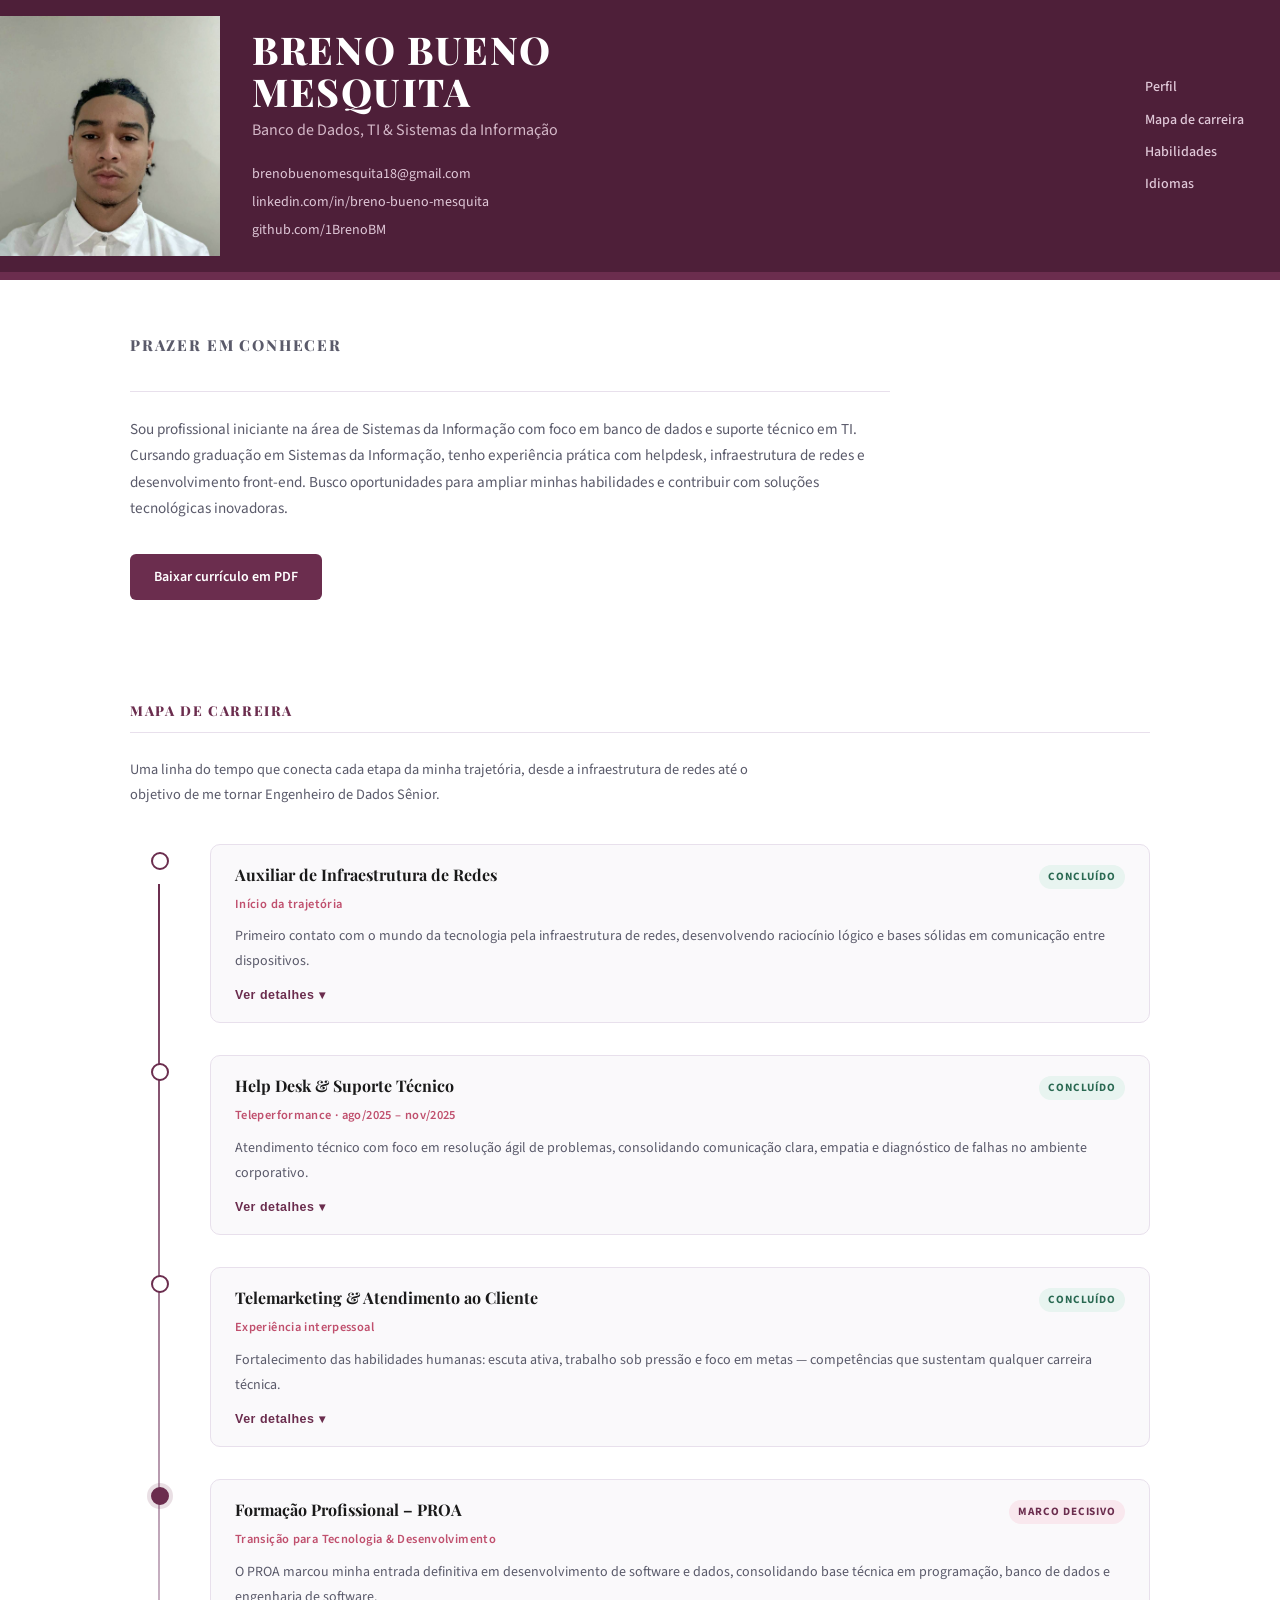
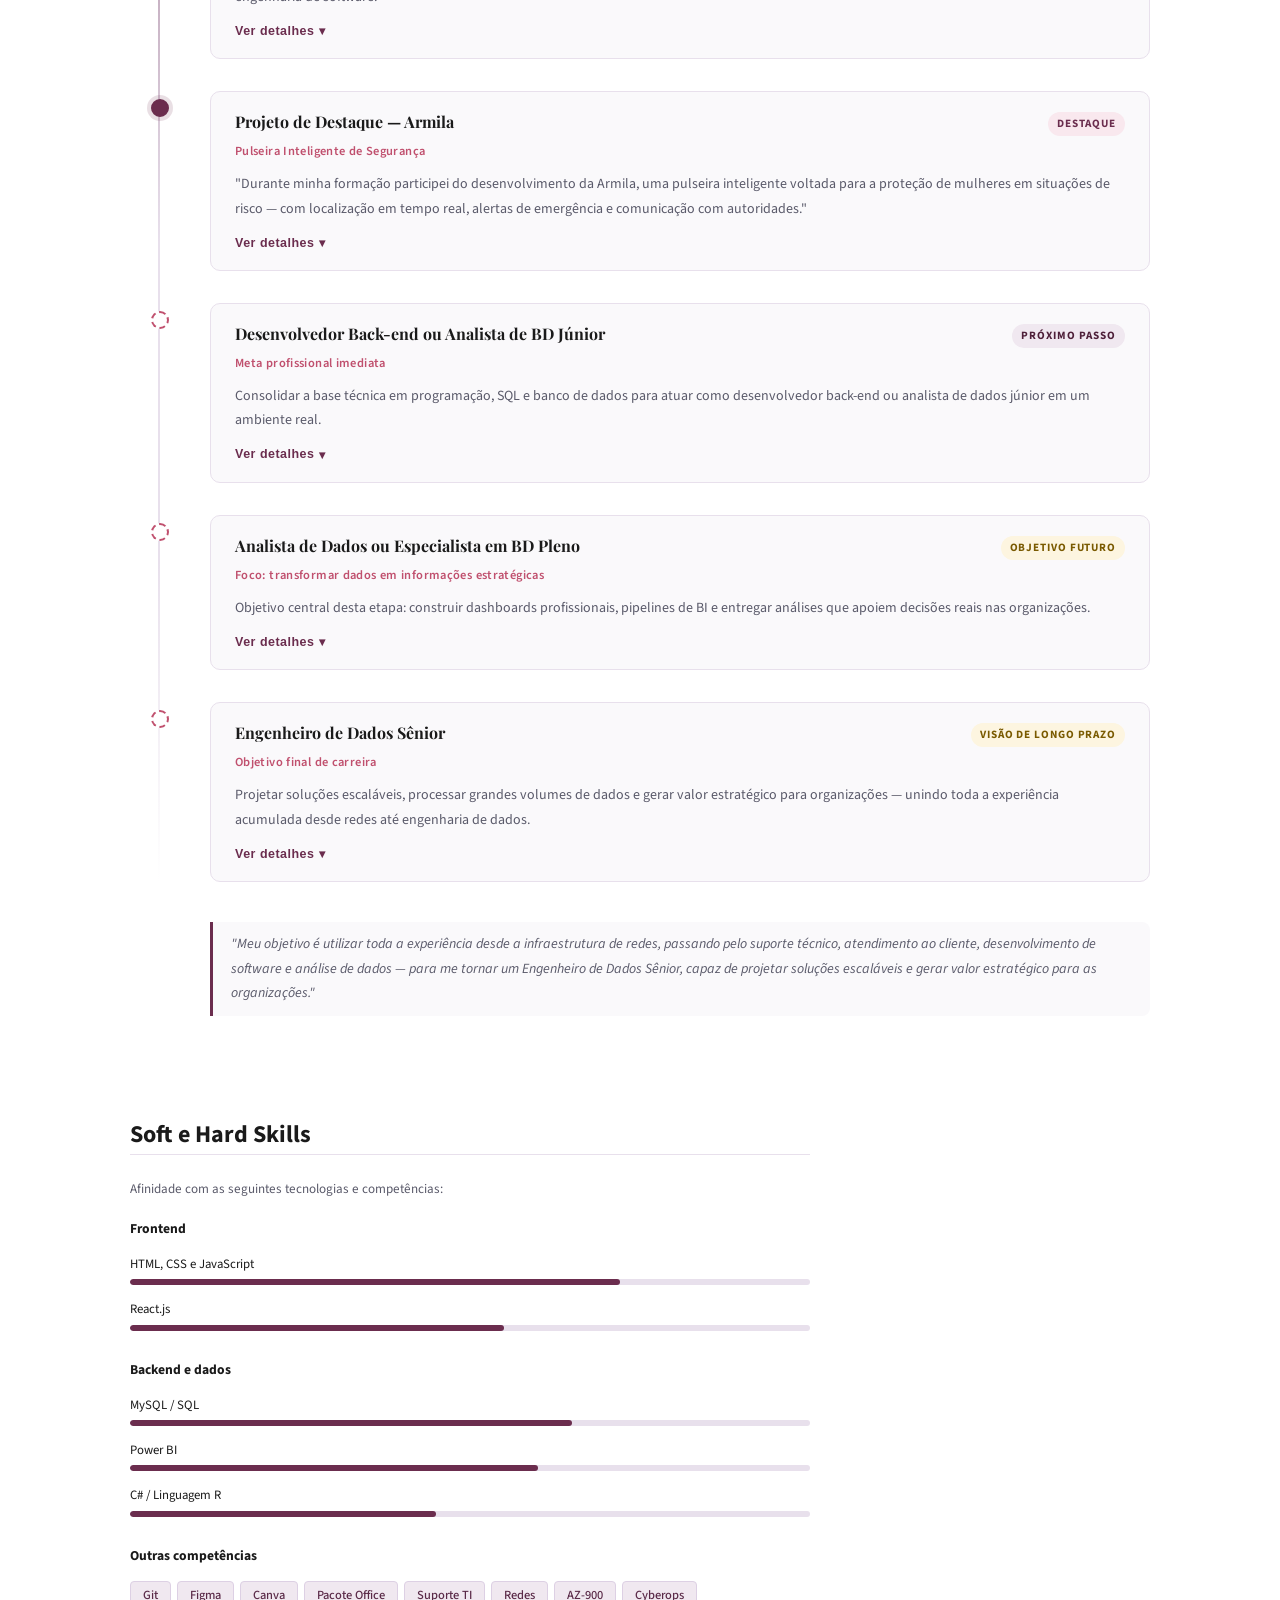
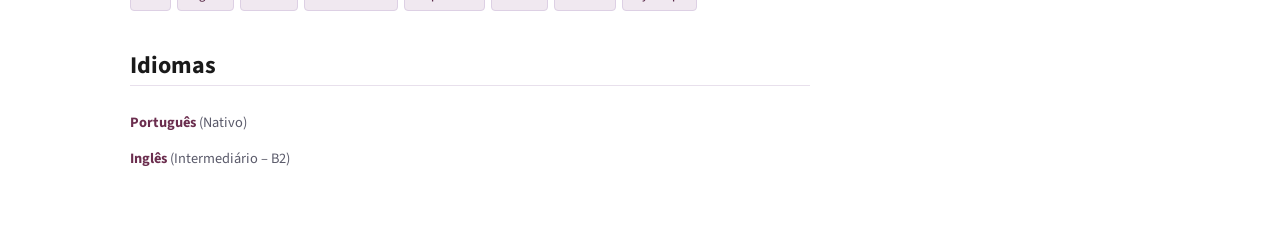
==== index.html @ e7deee77 "Add files via upload" ====
<!DOCTYPE html>
<html lang="pt-BR">
<head>
<meta charset="UTF-8">
<meta name="viewport" content="width=device-width, initial-scale=1.0">
<title>Breno Bueno Mesquita – Banco de Dados & TI</title>
<link href="https://fonts.googleapis.com/css2?family=Playfair+Display:wght@700;800&family=Source+Sans+3:wght@400;500;600;700&display=swap" rel="stylesheet">
<style>
  *, *::before, *::after { box-sizing: border-box; margin: 0; padding: 0; }

  :root {
    --wine: #6B2D4E;
    --wine-dark: #4e1f39;
    --wine-light: #8c3d66;
    --accent: #c0506e;
    --bg: #ffffff;
    --surface: #faf9fb;
    --text: #1a1a1a;
    --muted: #5a5a6a;
    --border: #e8e0ec;
    --tag-bg: #f0e8f0;
    --tag-text: #5a2a48;
  }

  body {
    font-family: 'Source Sans 3', sans-serif;
    background: var(--bg);
    color: var(--text);
    line-height: 1.6;
  }

  /* ── HEADER ── */
  header {
    background: var(--wine-dark);
    color: white;
    display: grid;
    grid-template-columns: 220px 1fr auto;
    align-items: center;
    gap: 0;
    min-height: 240px;
  }

  .header-photo {
    width: 220px;
    height: 240px;
    object-fit: cover;
    object-position: center top;
    display: block;
  }

  .header-info {
    padding: 28px 32px;
  }

  .header-info h1 {
    font-family: 'Playfair Display', serif;
    font-size: 2.4rem;
    font-weight: 800;
    letter-spacing: 0.04em;
    text-transform: uppercase;
    line-height: 1.1;
    margin-bottom: 6px;
  }

  .header-info .subtitle {
    font-size: 1rem;
    color: #d4b8c8;
    margin-bottom: 16px;
    font-weight: 400;
  }

  .header-info a {
    display: block;
    color: #e0c8d8;
    text-decoration: none;
    font-size: 0.875rem;
    line-height: 2;
    transition: color 0.2s;
  }

  .header-info a:hover { color: white; }

  .header-nav {
    padding: 28px 36px;
    display: flex;
    flex-direction: column;
    gap: 10px;
    align-self: center;
  }

  .header-nav a {
    color: #e0c8d8;
    text-decoration: none;
    font-size: 0.875rem;
    font-weight: 500;
    transition: color 0.2s;
  }

  .header-nav a:hover { color: white; }

  /* ── WINE STRIP ── */
  .strip {
    height: 8px;
    background: var(--wine);
  }

  /* ── MAIN CONTENT ── */
  main {
    max-width: 1100px;
    margin: 0 auto;
    padding: 0 40px 60px;
  }

  /* ── ABOUT ── */
  .about {
    padding: 52px 0 48px;
    max-width: 760px;
  }

  .section-title {
    font-family: 'Playfair Display', serif;
    font-size: 0.85rem;
    font-weight: 800;
    letter-spacing: 0.12em;
    text-transform: uppercase;
    color: var(--wine);
    margin-bottom: 10px;
  }

  .section-divider {
    border: none;
    border-top: 1.5px solid var(--border);
    margin-bottom: 24px;
  }

  .about p {
    color: var(--muted);
    font-size: 0.95rem;
    line-height: 1.75;
    margin-bottom: 32px;
  }

  .btn-download {
    display: inline-block;
    background: var(--wine);
    color: white;
    padding: 12px 24px;
    border-radius: 6px;
    font-size: 0.875rem;
    font-weight: 600;
    text-decoration: none;
    transition: background 0.2s;
  }

  .btn-download:hover { background: var(--wine-light); }

  /* ── TWO-COL LAYOUT ── */
  .two-col {
    display: grid;
    grid-template-columns: 1fr 280px;
    gap: 60px;
    padding-top: 16px;
  }

  /* ── CAREER MAP ── */
  .career-section h2 {
    font-family: 'Playfair Display', serif;
    font-size: 0.85rem;
    font-weight: 800;
    letter-spacing: 0.12em;
    text-transform: uppercase;
    color: var(--wine);
    margin-bottom: 10px;
  }

  .timeline {
    position: relative;
    padding-left: 24px;
  }

  .timeline::before {
    content: '';
    position: absolute;
    left: 6px;
    top: 8px;
    bottom: 0;
    width: 1.5px;
    background: var(--border);
  }

  .timeline-item {
    position: relative;
    margin-bottom: 44px;
  }

  .timeline-item::before {
    content: '';
    position: absolute;
    left: -20px;
    top: 6px;
    width: 12px;
    height: 12px;
    border-radius: 50%;
    border: 2.5px solid var(--wine);
    background: white;
  }

  .timeline-item h3 {
    font-family: 'Playfair Display', serif;
    font-size: 1.05rem;
    font-weight: 700;
    color: var(--text);
    margin-bottom: 6px;
  }

  .timeline-item .period {
    font-size: 0.8rem;
    color: var(--accent);
    font-weight: 600;
    margin-bottom: 8px;
    letter-spacing: 0.04em;
  }

  .timeline-item p {
    font-size: 0.875rem;
    color: var(--muted);
    line-height: 1.7;
    margin-bottom: 14px;
  }

  .soft-skills-title {
    font-size: 0.8rem;
    font-weight: 700;
    color: var(--text);
    margin-bottom: 8px;
    letter-spacing: 0.02em;
  }

  .timeline-item ul {
    padding-left: 18px;
    margin-bottom: 14px;
  }

  .timeline-item ul li {
    font-size: 0.85rem;
    color: var(--muted);
    line-height: 1.7;
  }

  .roadmap-title {
    font-size: 0.8rem;
    font-weight: 700;
    color: var(--text);
    margin-bottom: 10px;
    letter-spacing: 0.02em;
  }

  .tags {
    display: flex;
    flex-wrap: wrap;
    gap: 6px;
  }

  .tag {
    background: var(--tag-bg);
    color: var(--tag-text);
    padding: 4px 12px;
    border-radius: 4px;
    font-size: 0.78rem;
    font-weight: 500;
    border: 1px solid #ddd0e4;
  }

  /* ── SIDEBAR ── */
  .sidebar h2 {
    font-family: 'Playfair Display', serif;
    font-size: 0.85rem;
    font-weight: 800;
    letter-spacing: 0.12em;
    text-transform: uppercase;
    color: var(--wine);
    margin-bottom: 10px;
  }

  .skills-group {
    margin-bottom: 28px;
  }

  .skills-group-title {
    font-size: 0.85rem;
    font-weight: 700;
    color: var(--text);
    margin-bottom: 14px;
    margin-top: 18px;
  }

  .skill-bar-item {
    margin-bottom: 14px;
  }

  .skill-bar-label {
    font-size: 0.8rem;
    color: var(--text);
    margin-bottom: 5px;
  }

  .skill-bar-track {
    height: 6px;
    background: #e8e0ec;
    border-radius: 3px;
    overflow: hidden;
  }

  .skill-bar-fill {
    height: 100%;
    background: var(--wine);
    border-radius: 3px;
  }

  .other-tags {
    display: flex;
    flex-wrap: wrap;
    gap: 6px;
    margin-top: 8px;
  }

  /* ── LANGUAGES ── */
  .languages {
    margin-top: 36px;
  }

  .lang-item {
    margin-bottom: 10px;
  }

  .lang-name {
    font-size: 0.9rem;
    font-weight: 700;
    color: var(--wine);
  }

  .lang-level {
    font-size: 0.9rem;
    color: var(--muted);
    font-weight: 400;
  }

  /* ── RESPONSIVE ── */
  @media (max-width: 860px) {
    header { grid-template-columns: 140px 1fr; }
    .header-nav { display: none; }
    .two-col { grid-template-columns: 1fr; }
    main { padding: 0 20px 48px; }
    .header-info h1 { font-size: 1.8rem; }
  }

  @media (max-width: 520px) {
    header { grid-template-columns: 1fr; }
    .header-photo { width: 100%; height: 200px; }
  }

  /* ── CAREER MAP SECTION (expanded) ── */
  .career-map-section {
    padding: 52px 0 48px;
  }

  .career-map-section > .section-title {
    font-family: 'Playfair Display', serif;
    font-size: 0.85rem;
    font-weight: 800;
    letter-spacing: 0.12em;
    text-transform: uppercase;
    color: var(--wine);
    margin-bottom: 10px;
  }

  .career-map-intro {
    font-size: 0.9rem;
    color: var(--muted);
    margin-bottom: 36px;
    max-width: 640px;
    line-height: 1.75;
  }

  .cm-timeline {
    position: relative;
    padding-bottom: 8px;
  }

  .cm-timeline::before {
    content: '';
    position: absolute;
    left: 28px;
    top: 40px;
    bottom: 40px;
    width: 2px;
    background: linear-gradient(to bottom, var(--wine) 0%, var(--border) 60%, var(--border) 80%, transparent 100%);
  }

  .cm-item {
    display: grid;
    grid-template-columns: 60px 1fr;
    gap: 0 20px;
    margin-bottom: 32px;
    opacity: 0;
    transform: translateY(28px);
    transition: opacity 0.55s ease, transform 0.55s ease;
  }

  .cm-item.cm-visible {
    opacity: 1;
    transform: translateY(0);
  }

  /* icon column */
  .cm-icon-col {
    display: flex;
    flex-direction: column;
    align-items: center;
    padding-top: 8px;
    gap: 0;
  }

  .cm-dot {
    width: 18px;
    height: 18px;
    border-radius: 50%;
    border: 2.5px solid var(--wine);
    background: white;
    flex-shrink: 0;
    position: relative;
    z-index: 1;
    transition: background 0.3s;
  }

  .cm-dot.cm-dot-future {
    border-style: dashed;
    border-color: var(--accent);
  }

  .cm-dot.cm-dot-highlight {
    background: var(--wine);
    box-shadow: 0 0 0 4px rgba(107, 45, 78, 0.15);
  }

  .cm-icon-emoji {
    font-size: 1.1rem;
    margin-top: 6px;
    opacity: 0.75;
  }

  /* card */
  .cm-card {
    background: var(--surface);
    border: 1px solid var(--border);
    border-radius: 10px;
    padding: 20px 24px;
    transition: border-color 0.25s, box-shadow 0.25s;
    cursor: default;
  }

  .cm-card:hover {
    border-color: var(--wine-light);
    box-shadow: 0 4px 18px rgba(107, 45, 78, 0.07);
  }

  .cm-card-header {
    display: flex;
    align-items: flex-start;
    justify-content: space-between;
    gap: 12px;
    margin-bottom: 6px;
  }

  .cm-card-title {
    font-family: 'Playfair Display', serif;
    font-size: 1rem;
    font-weight: 700;
    color: var(--text);
    line-height: 1.3;
  }

  .cm-badge {
    font-size: 0.7rem;
    font-weight: 700;
    letter-spacing: 0.08em;
    text-transform: uppercase;
    padding: 3px 9px;
    border-radius: 20px;
    white-space: nowrap;
    flex-shrink: 0;
  }

  .cm-badge-past {
    background: #e8f4f0;
    color: #2a6952;
  }

  .cm-badge-highlight {
    background: #f9e8ee;
    color: var(--wine);
  }

  .cm-badge-next {
    background: #f0e8f0;
    color: var(--wine-dark);
  }

  .cm-badge-future {
    background: #fdf5e0;
    color: #7a5a00;
  }

  .cm-period {
    font-size: 0.78rem;
    color: var(--accent);
    font-weight: 600;
    margin-bottom: 10px;
    letter-spacing: 0.03em;
  }

  .cm-desc {
    font-size: 0.875rem;
    color: var(--muted);
    line-height: 1.75;
    margin-bottom: 14px;
  }

  /* expandable block */
  .cm-details {
    max-height: 0;
    overflow: hidden;
    transition: max-height 0.45s cubic-bezier(0.4, 0, 0.2, 1);
  }

  .cm-details.cm-open {
    max-height: 1200px;
  }

  .cm-sub-grid {
    display: grid;
    grid-template-columns: repeat(auto-fit, minmax(170px, 1fr));
    gap: 14px;
    margin-bottom: 14px;
  }

  .cm-sub-block {
    background: white;
    border: 1px solid var(--border);
    border-radius: 8px;
    padding: 12px 14px;
  }

  .cm-sub-label {
    font-size: 0.72rem;
    font-weight: 700;
    text-transform: uppercase;
    letter-spacing: 0.09em;
    color: var(--wine);
    margin-bottom: 8px;
  }

  .cm-sub-tags {
    display: flex;
    flex-wrap: wrap;
    gap: 5px;
  }

  .cm-tag {
    background: var(--tag-bg);
    color: var(--tag-text);
    padding: 3px 9px;
    border-radius: 4px;
    font-size: 0.75rem;
    font-weight: 500;
    border: 1px solid #ddd0e4;
  }

  .cm-tag-soft {
    background: #edf5f0;
    color: #2a6952;
    border-color: #c8e4d8;
  }

  .cm-tag-future {
    background: #fef8e7;
    color: #7a5a00;
    border-color: #f0dfa0;
  }

  .cm-toggle-btn {
    background: none;
    border: none;
    padding: 0;
    cursor: pointer;
    font-size: 0.78rem;
    color: var(--wine);
    font-weight: 600;
    letter-spacing: 0.04em;
    display: flex;
    align-items: center;
    gap: 5px;
    margin-top: 6px;
    transition: color 0.2s;
  }

  .cm-toggle-btn:hover { color: var(--wine-dark); }

  .cm-arrow {
    display: inline-block;
    transition: transform 0.3s;
  }

  .cm-toggle-btn.cm-expanded .cm-arrow {
    transform: rotate(180deg);
  }

  /* connecting quote */
  .cm-quote {
    margin: 0 0 36px 80px;
    border-left: 3px solid var(--wine);
    padding: 10px 18px;
    font-size: 0.875rem;
    color: var(--muted);
    font-style: italic;
    line-height: 1.75;
    background: var(--surface);
    border-radius: 0 8px 8px 0;
  }

  @media (max-width: 860px) {
    .cm-timeline::before { left: 22px; }
    .cm-item { grid-template-columns: 50px 1fr; gap: 0 12px; }
    .cm-sub-grid { grid-template-columns: 1fr 1fr; }
    .cm-quote { margin-left: 50px; }
  }

  @media (max-width: 520px) {
    .cm-item { grid-template-columns: 40px 1fr; gap: 0 10px; }
    .cm-timeline::before { left: 16px; }
    .cm-sub-grid { grid-template-columns: 1fr; }
    .cm-quote { margin-left: 40px; }
  }
</style>
</head>
<body>

<header>
  <!-- foto do Breno -->
  <img class="header-photo"
       src="[data-uri]"
       alt="Foto de Breno Bueno Mesquita">

  <div class="header-info">
    <h1>Breno Bueno<br>Mesquita</h1>
    <p class="subtitle">Banco de Dados, TI &amp; Sistemas da Informação</p>
    <a href="mailto:brenobuenomesquita18@gmail.com">brenobuenomesquita18@gmail.com</a>
    <a href="https://linkedin.com/in/breno-bueno-mesquita-7b30551b5" target="_blank">linkedin.com/in/breno-bueno-mesquita</a>
    <a href="https://github.com/1BrenoBM" target="_blank">github.com/1BrenoBM</a>
  </div>

  <nav class="header-nav">
    <a href="#perfil">Perfil</a>
    <a href="#carreira">Mapa de carreira</a>
    <a href="#habilidades">Habilidades</a>
    <a href="#idiomas">Idiomas</a>
  </nav>
</header>

<div class="strip"></div>

<main>

  <!-- ABOUT -->
  <section class="about" id="perfil">
    <p class="section-title">Prazer em conhecer</p>
    <hr class="section-divider">
    <p>
      Sou profissional iniciante na área de Sistemas da Informação com foco em banco de dados e suporte técnico em TI. Cursando graduação em Sistemas da Informação, tenho experiência prática com helpdesk, infraestrutura de redes e desenvolvimento front-end. Busco oportunidades para ampliar minhas habilidades e contribuir com soluções tecnológicas inovadoras.
    </p>
    <a href="[data-uri]" download="Curriculo_Breno_Bueno_Mesquita.pdf" class="btn-download">Baixar currículo em PDF</a>
  </section>

  <!-- ═══════════════════════════════════════════
       MAPA DE CARREIRA  (seção expandida)
  ═══════════════════════════════════════════ -->
  <section class="career-map-section" id="carreira">
    <p class="section-title">Mapa de Carreira</p>
    <hr class="section-divider">
    <p class="career-map-intro">
      Uma linha do tempo que conecta cada etapa da minha trajetória, desde a infraestrutura de redes até o objetivo de me tornar Engenheiro de Dados Sênior.
    </p>

    <div class="cm-timeline">

      <!-- 1. Infraestrutura de Redes -->
      <div class="cm-item">
        <div class="cm-icon-col">
          <div class="cm-dot"></div>
          </div>
        <div class="cm-card">
          <div class="cm-card-header">
            <p class="cm-card-title">Auxiliar de Infraestrutura de Redes</p>
            <span class="cm-badge cm-badge-past">Concluído</span>
          </div>
          <p class="cm-period">Início da trajetória</p>
          <p class="cm-desc">Primeiro contato com o mundo da tecnologia pela infraestrutura de redes, desenvolvendo raciocínio lógico e bases sólidas em comunicação entre dispositivos.</p>
          <button class="cm-toggle-btn" onclick="toggleCM(this)">
            Ver detalhes <span class="cm-arrow">▾</span>
          </button>
          <div class="cm-details">
            <div class="cm-sub-grid" style="margin-top:14px;">
              <div class="cm-sub-block">
                <p class="cm-sub-label">O que já possuo</p>
                <div class="cm-sub-tags">
                  <span class="cm-tag">Redes de Computadores</span>
                  <span class="cm-tag">Infraestrutura de TI</span>
                  <span class="cm-tag">Cabeamento Estruturado</span>
                  <span class="cm-tag">Endereçamento IP</span>
                  <span class="cm-tag">Cisco (estudos)</span>
                </div>
              </div>
              <div class="cm-sub-block">
                <p class="cm-sub-label">Soft skills desenvolvidas</p>
                <div class="cm-sub-tags">
                  <span class="cm-tag cm-tag-soft">Organização</span>
                  <span class="cm-tag cm-tag-soft">Raciocínio Lógico</span>
                  <span class="cm-tag cm-tag-soft">Resolução de Problemas</span>
                </div>
              </div>
              <div class="cm-sub-block">
                <p class="cm-sub-label">Para aprofundar</p>
                <div class="cm-sub-tags">
                  <span class="cm-tag cm-tag-future">VLAN</span>
                  <span class="cm-tag cm-tag-future">Roteamento Avançado</span>
                  <span class="cm-tag cm-tag-future">Segurança de Redes</span>
                  <span class="cm-tag cm-tag-future">Servidores</span>
                </div>
              </div>
            </div>
          </div>
        </div>
      </div>

      <!-- 2. Help Desk -->
      <div class="cm-item">
        <div class="cm-icon-col">
          <div class="cm-dot"></div>
          </div>
        <div class="cm-card">
          <div class="cm-card-header">
            <p class="cm-card-title">Help Desk &amp; Suporte Técnico</p>
            <span class="cm-badge cm-badge-past">Concluído</span>
          </div>
          <p class="cm-period">Teleperformance · ago/2025 – nov/2025</p>
          <p class="cm-desc">Atendimento técnico com foco em resolução ágil de problemas, consolidando comunicação clara, empatia e diagnóstico de falhas no ambiente corporativo.</p>
          <button class="cm-toggle-btn" onclick="toggleCM(this)">
            Ver detalhes <span class="cm-arrow">▾</span>
          </button>
          <div class="cm-details">
            <div class="cm-sub-grid" style="margin-top:14px;">
              <div class="cm-sub-block">
                <p class="cm-sub-label">O que já possuo</p>
                <div class="cm-sub-tags">
                  <span class="cm-tag">Pacote Office</span>
                  <span class="cm-tag">Windows</span>
                  <span class="cm-tag">Suporte ao Usuário</span>
                  <span class="cm-tag">TeamViewer / AnyDesk</span>
                  <span class="cm-tag">CRM</span>
                </div>
              </div>
              <div class="cm-sub-block">
                <p class="cm-sub-label">Soft skills desenvolvidas</p>
                <div class="cm-sub-tags">
                  <span class="cm-tag cm-tag-soft">Comunicação Clara</span>
                  <span class="cm-tag cm-tag-soft">Paciência &amp; Empatia</span>
                  <span class="cm-tag cm-tag-soft">Atendimento Técnico</span>
                </div>
              </div>
              <div class="cm-sub-block">
                <p class="cm-sub-label">Para aprofundar</p>
                <div class="cm-sub-tags">
                  <span class="cm-tag cm-tag-future">Active Directory</span>
                  <span class="cm-tag cm-tag-future">Windows Server</span>
                  <span class="cm-tag cm-tag-future">Virtualização</span>
                  <span class="cm-tag cm-tag-future">Cloud Computing</span>
                </div>
              </div>
            </div>
          </div>
        </div>
      </div>

      <!-- 3. Telemarketing -->
      <div class="cm-item">
        <div class="cm-icon-col">
          <div class="cm-dot"></div>
          </div>
        <div class="cm-card">
          <div class="cm-card-header">
            <p class="cm-card-title">Telemarketing &amp; Atendimento ao Cliente</p>
            <span class="cm-badge cm-badge-past">Concluído</span>
          </div>
          <p class="cm-period">Experiência interpessoal</p>
          <p class="cm-desc">Fortalecimento das habilidades humanas: escuta ativa, trabalho sob pressão e foco em metas — competências que sustentam qualquer carreira técnica.</p>
          <button class="cm-toggle-btn" onclick="toggleCM(this)">
            Ver detalhes <span class="cm-arrow">▾</span>
          </button>
          <div class="cm-details">
            <div class="cm-sub-grid" style="margin-top:14px;">
              <div class="cm-sub-block">
                <p class="cm-sub-label">Competências adquiridas</p>
                <div class="cm-sub-tags">
                  <span class="cm-tag cm-tag-soft">Escuta Ativa</span>
                  <span class="cm-tag cm-tag-soft">Trabalho sob Pressão</span>
                  <span class="cm-tag cm-tag-soft">Foco em Metas</span>
                  <span class="cm-tag cm-tag-soft">Negociação</span>
                </div>
              </div>
              <div class="cm-sub-block">
                <p class="cm-sub-label">Aplicação em TI</p>
                <div class="cm-sub-tags">
                  <span class="cm-tag">Atendimento ao Usuário</span>
                  <span class="cm-tag">Trabalho em Equipe</span>
                  <span class="cm-tag">Comunicação Corporativa</span>
                </div>
              </div>
            </div>
          </div>
        </div>
      </div>

      <!-- 4. PROA -->
      <div class="cm-item">
        <div class="cm-icon-col">
          <div class="cm-dot cm-dot-highlight"></div>
          </div>
        <div class="cm-card">
          <div class="cm-card-header">
            <p class="cm-card-title">Formação Profissional – PROA</p>
            <span class="cm-badge cm-badge-highlight">Marco decisivo</span>
          </div>
          <p class="cm-period">Transição para Tecnologia &amp; Desenvolvimento</p>
          <p class="cm-desc">O PROA marcou minha entrada definitiva em desenvolvimento de software e dados, consolidando base técnica em programação, banco de dados e engenharia de software.</p>
          <button class="cm-toggle-btn" onclick="toggleCM(this)">
            Ver detalhes <span class="cm-arrow">▾</span>
          </button>
          <div class="cm-details">
            <div class="cm-sub-grid" style="margin-top:14px;">
              <div class="cm-sub-block">
                <p class="cm-sub-label">Desenvolvimento Web</p>
                <div class="cm-sub-tags">
                  <span class="cm-tag">HTML</span>
                  <span class="cm-tag">CSS</span>
                  <span class="cm-tag">JavaScript</span>
                  <span class="cm-tag">React</span>
                </div>
              </div>
              <div class="cm-sub-block">
                <p class="cm-sub-label">Programação</p>
                <div class="cm-sub-tags">
                  <span class="cm-tag">Lógica de Programação</span>
                  <span class="cm-tag">POO</span>
                  <span class="cm-tag">Java</span>
                  <span class="cm-tag">C# (conceitos)</span>
                </div>
              </div>
              <div class="cm-sub-block">
                <p class="cm-sub-label">Eng. de Software</p>
                <div class="cm-sub-tags">
                  <span class="cm-tag">UML</span>
                  <span class="cm-tag">MVC</span>
                  <span class="cm-tag">Git / GitHub</span>
                </div>
              </div>
              <div class="cm-sub-block">
                <p class="cm-sub-label">Banco de Dados</p>
                <div class="cm-sub-tags">
                  <span class="cm-tag">SQL</span>
                  <span class="cm-tag">Modelagem de Dados</span>
                  <span class="cm-tag">Estruturas Relacionais</span>
                </div>
              </div>
            </div>
          </div>
        </div>
      </div>

      <!-- 5. Projeto Armila -->
      <div class="cm-item">
        <div class="cm-icon-col">
          <div class="cm-dot cm-dot-highlight"></div>
          </div>
        <div class="cm-card">
          <div class="cm-card-header">
            <p class="cm-card-title">Projeto de Destaque — Armila</p>
            <span class="cm-badge cm-badge-highlight">Destaque</span>
          </div>
          <p class="cm-period">Pulseira Inteligente de Segurança</p>
          <p class="cm-desc">"Durante minha formação participei do desenvolvimento da Armila, uma pulseira inteligente voltada para a proteção de mulheres em situações de risco — com localização em tempo real, alertas de emergência e comunicação com autoridades."</p>
          <button class="cm-toggle-btn" onclick="toggleCM(this)">
            Ver detalhes <span class="cm-arrow">▾</span>
          </button>
          <div class="cm-details">
            <div class="cm-sub-grid" style="margin-top:14px;">
              <div class="cm-sub-block">
                <p class="cm-sub-label">Conhecimentos aplicados</p>
                <div class="cm-sub-tags">
                  <span class="cm-tag">Levantamento de Requisitos</span>
                  <span class="cm-tag">Modelagem de Funcionalidades</span>
                  <span class="cm-tag">Banco de Dados</span>
                  <span class="cm-tag">Desenvolvimento de Sistemas</span>
                </div>
              </div>
              <div class="cm-sub-block">
                <p class="cm-sub-label">Competências desenvolvidas</p>
                <div class="cm-sub-tags">
                  <span class="cm-tag cm-tag-soft">Pensamento Analítico</span>
                  <span class="cm-tag cm-tag-soft">Inovação</span>
                  <span class="cm-tag cm-tag-soft">Visão de Negócio</span>
                  <span class="cm-tag cm-tag-soft">Trabalho em Equipe</span>
                </div>
              </div>
            </div>
          </div>
        </div>
      </div>

      <!-- 6. Próximo Passo -->
      <div class="cm-item">
        <div class="cm-icon-col">
          <div class="cm-dot cm-dot-future"></div>
          </div>
        <div class="cm-card">
          <div class="cm-card-header">
            <p class="cm-card-title">Desenvolvedor Back-end ou Analista de BD Júnior</p>
            <span class="cm-badge cm-badge-next">Próximo passo</span>
          </div>
          <p class="cm-period">Meta profissional imediata</p>
          <p class="cm-desc">Consolidar a base técnica em programação, SQL e banco de dados para atuar como desenvolvedor back-end ou analista de dados júnior em um ambiente real.</p>
          <button class="cm-toggle-btn" onclick="toggleCM(this)">
            Ver detalhes <span class="cm-arrow">▾</span>
          </button>
          <div class="cm-details">
            <div class="cm-sub-grid" style="margin-top:14px;">
              <div class="cm-sub-block">
                <p class="cm-sub-label">Base que já possuo</p>
                <div class="cm-sub-tags">
                  <span class="cm-tag">HTML / CSS / JS</span>
                  <span class="cm-tag">React</span>
                  <span class="cm-tag">Git / GitHub</span>
                  <span class="cm-tag">SQL</span>
                  <span class="cm-tag">Java</span>
                  <span class="cm-tag">UML / MVC</span>
                </div>
              </div>
              <div class="cm-sub-block">
                <p class="cm-sub-label">Aprimorando agora</p>
                <div class="cm-sub-tags">
                  <span class="cm-tag cm-tag-future">SQL Avançado</span>
                  <span class="cm-tag cm-tag-future">APIs REST</span>
                  <span class="cm-tag cm-tag-future">Back-end Java</span>
                  <span class="cm-tag cm-tag-future">C#</span>
                </div>
              </div>
              <div class="cm-sub-block">
                <p class="cm-sub-label">Para desenvolver</p>
                <div class="cm-sub-tags">
                  <span class="cm-tag cm-tag-future">Procedures / Triggers</span>
                  <span class="cm-tag cm-tag-future">Estruturas de Dados</span>
                  <span class="cm-tag cm-tag-future">Testes</span>
                  <span class="cm-tag cm-tag-future">Cloud Computing</span>
                </div>
              </div>
            </div>
          </div>
        </div>
      </div>

      <!-- 7. Analista Pleno -->
      <div class="cm-item">
        <div class="cm-icon-col">
          <div class="cm-dot cm-dot-future"></div>
          </div>
        <div class="cm-card">
          <div class="cm-card-header">
            <p class="cm-card-title">Analista de Dados ou Especialista em BD Pleno</p>
            <span class="cm-badge cm-badge-future">Objetivo futuro</span>
          </div>
          <p class="cm-period">Foco: transformar dados em informações estratégicas</p>
          <p class="cm-desc">Objetivo central desta etapa: construir dashboards profissionais, pipelines de BI e entregar análises que apoiem decisões reais nas organizações.</p>
          <button class="cm-toggle-btn" onclick="toggleCM(this)">
            Ver detalhes <span class="cm-arrow">▾</span>
          </button>
          <div class="cm-details">
            <div class="cm-sub-grid" style="margin-top:14px;">
              <div class="cm-sub-block">
                <p class="cm-sub-label">Construindo agora</p>
                <div class="cm-sub-tags">
                  <span class="cm-tag">SQL</span>
                  <span class="cm-tag">Banco de Dados</span>
                  <span class="cm-tag">Modelagem</span>
                  <span class="cm-tag">Pensamento Analítico</span>
                </div>
              </div>
              <div class="cm-sub-block">
                <p class="cm-sub-label">Para dominar</p>
                <div class="cm-sub-tags">
                  <span class="cm-tag cm-tag-future">Power BI</span>
                  <span class="cm-tag cm-tag-future">Business Intelligence</span>
                  <span class="cm-tag cm-tag-future">ETL</span>
                  <span class="cm-tag cm-tag-future">Data Warehouse</span>
                  <span class="cm-tag cm-tag-future">KPIs / Dashboards</span>
                  <span class="cm-tag cm-tag-future">Python para Dados</span>
                </div>
              </div>
            </div>
          </div>
        </div>
      </div>

      <!-- 8. Engenheiro de Dados Sênior -->
      <div class="cm-item">
        <div class="cm-icon-col">
          <div class="cm-dot cm-dot-future"></div>
          </div>
        <div class="cm-card">
          <div class="cm-card-header">
            <p class="cm-card-title">Engenheiro de Dados Sênior</p>
            <span class="cm-badge cm-badge-future">Visão de longo prazo</span>
          </div>
          <p class="cm-period">Objetivo final de carreira</p>
          <p class="cm-desc">Projetar soluções escaláveis, processar grandes volumes de dados e gerar valor estratégico para organizações — unindo toda a experiência acumulada desde redes até engenharia de dados.</p>
          <button class="cm-toggle-btn" onclick="toggleCM(this)">
            Ver detalhes <span class="cm-arrow">▾</span>
          </button>
          <div class="cm-details">
            <div class="cm-sub-grid" style="margin-top:14px;">
              <div class="cm-sub-block">
                <p class="cm-sub-label">Base acumulada</p>
                <div class="cm-sub-tags">
                  <span class="cm-tag">Redes / Infra</span>
                  <span class="cm-tag">Suporte Técnico</span>
                  <span class="cm-tag">Programação</span>
                  <span class="cm-tag">Banco de Dados</span>
                  <span class="cm-tag">SQL</span>
                </div>
              </div>
              <div class="cm-sub-block">
                <p class="cm-sub-label">Para dominar</p>
                <div class="cm-sub-tags">
                  <span class="cm-tag cm-tag-future">Big Data</span>
                  <span class="cm-tag cm-tag-future">AWS / Azure / GCP</span>
                  <span class="cm-tag cm-tag-future">Data Lakes</span>
                  <span class="cm-tag cm-tag-future">Apache Spark</span>
                  <span class="cm-tag cm-tag-future">Pipelines de Dados</span>
                  <span class="cm-tag cm-tag-future">Governança de Dados</span>
                </div>
              </div>
            </div>
          </div>
        </div>
      </div>

    </div><!-- /cm-timeline -->

    <blockquote class="cm-quote">
      "Meu objetivo é utilizar toda a experiência desde a infraestrutura de redes, passando pelo suporte técnico, atendimento ao cliente, desenvolvimento de software e análise de dados — para me tornar um Engenheiro de Dados Sênior, capaz de projetar soluções escaláveis e gerar valor estratégico para as organizações."
    </blockquote>

  </section><!-- /career-map-section -->

  <!-- TWO-COL -->
  <div class="two-col">

    <!-- CAREER MAP (detailed version above; mini summary kept here for lateral nav anchor) -->
    <section class="career-section" id="carreira-resumo" style="display:none;">
    </section>

    <!-- SIDEBAR -->
    <aside id="habilidades">

      <h2>Soft e Hard Skills</h2>
      <hr class="section-divider">
      <p style="font-size:0.82rem;color:var(--muted);margin-bottom:18px;">Afinidade com as seguintes tecnologias e competências:</p>

      <!-- Frontend -->
      <div class="skills-group">
        <p class="skills-group-title">Frontend</p>

        <div class="skill-bar-item">
          <p class="skill-bar-label">HTML, CSS e JavaScript</p>
          <div class="skill-bar-track">
            <div class="skill-bar-fill" style="width:72%"></div>
          </div>
        </div>

        <div class="skill-bar-item">
          <p class="skill-bar-label">React.js</p>
          <div class="skill-bar-track">
            <div class="skill-bar-fill" style="width:55%"></div>
          </div>
        </div>
      </div>

      <!-- Backend & dados -->
      <div class="skills-group">
        <p class="skills-group-title">Backend e dados</p>

        <div class="skill-bar-item">
          <p class="skill-bar-label">MySQL / SQL</p>
          <div class="skill-bar-track">
            <div class="skill-bar-fill" style="width:65%"></div>
          </div>
        </div>

        <div class="skill-bar-item">
          <p class="skill-bar-label">Power BI</p>
          <div class="skill-bar-track">
            <div class="skill-bar-fill" style="width:60%"></div>
          </div>
        </div>

        <div class="skill-bar-item">
          <p class="skill-bar-label">C# / Linguagem R</p>
          <div class="skill-bar-track">
            <div class="skill-bar-fill" style="width:45%"></div>
          </div>
        </div>
      </div>

      <!-- Outras competências -->
      <div class="skills-group">
        <p class="skills-group-title">Outras competências</p>
        <div class="other-tags">
          <span class="tag">Git</span>
          <span class="tag">Figma</span>
          <span class="tag">Canva</span>
          <span class="tag">Pacote Office</span>
          <span class="tag">Suporte TI</span>
          <span class="tag">Redes</span>
          <span class="tag">AZ-900</span>
          <span class="tag">Cyberops</span>
        </div>
      </div>

      <!-- Idiomas -->
      <div class="languages" id="idiomas">
        <h2>Idiomas</h2>
        <hr class="section-divider">

        <div class="lang-item">
          <span class="lang-name">Português</span>
          <span class="lang-level">(Nativo)</span>
        </div>
        <div class="lang-item">
          <span class="lang-name">Inglês</span>
          <span class="lang-level">(Intermediário – B2)</span>
        </div>
      </div>

    </aside>
  </div>
</main>


<script>
  function toggleCM(btn) {
    var details = btn.nextElementSibling;
    var isOpen = details.classList.contains('cm-open');
    details.classList.toggle('cm-open', !isOpen);
    btn.classList.toggle('cm-expanded', !isOpen);
    btn.childNodes[0].textContent = isOpen ? 'Ver detalhes ' : 'Ocultar detalhes ';
  }

  // scroll-triggered reveal
  var cmItems = document.querySelectorAll('.cm-item');
  var observer = new IntersectionObserver(function(entries) {
    entries.forEach(function(entry) {
      if (entry.isIntersecting) {
        entry.target.classList.add('cm-visible');
      }
    });
  }, { threshold: 0.12 });

  cmItems.forEach(function(item, i) {
    item.style.transitionDelay = (i * 0.07) + 's';
    observer.observe(item);
  });
</script>

</body>
</html>
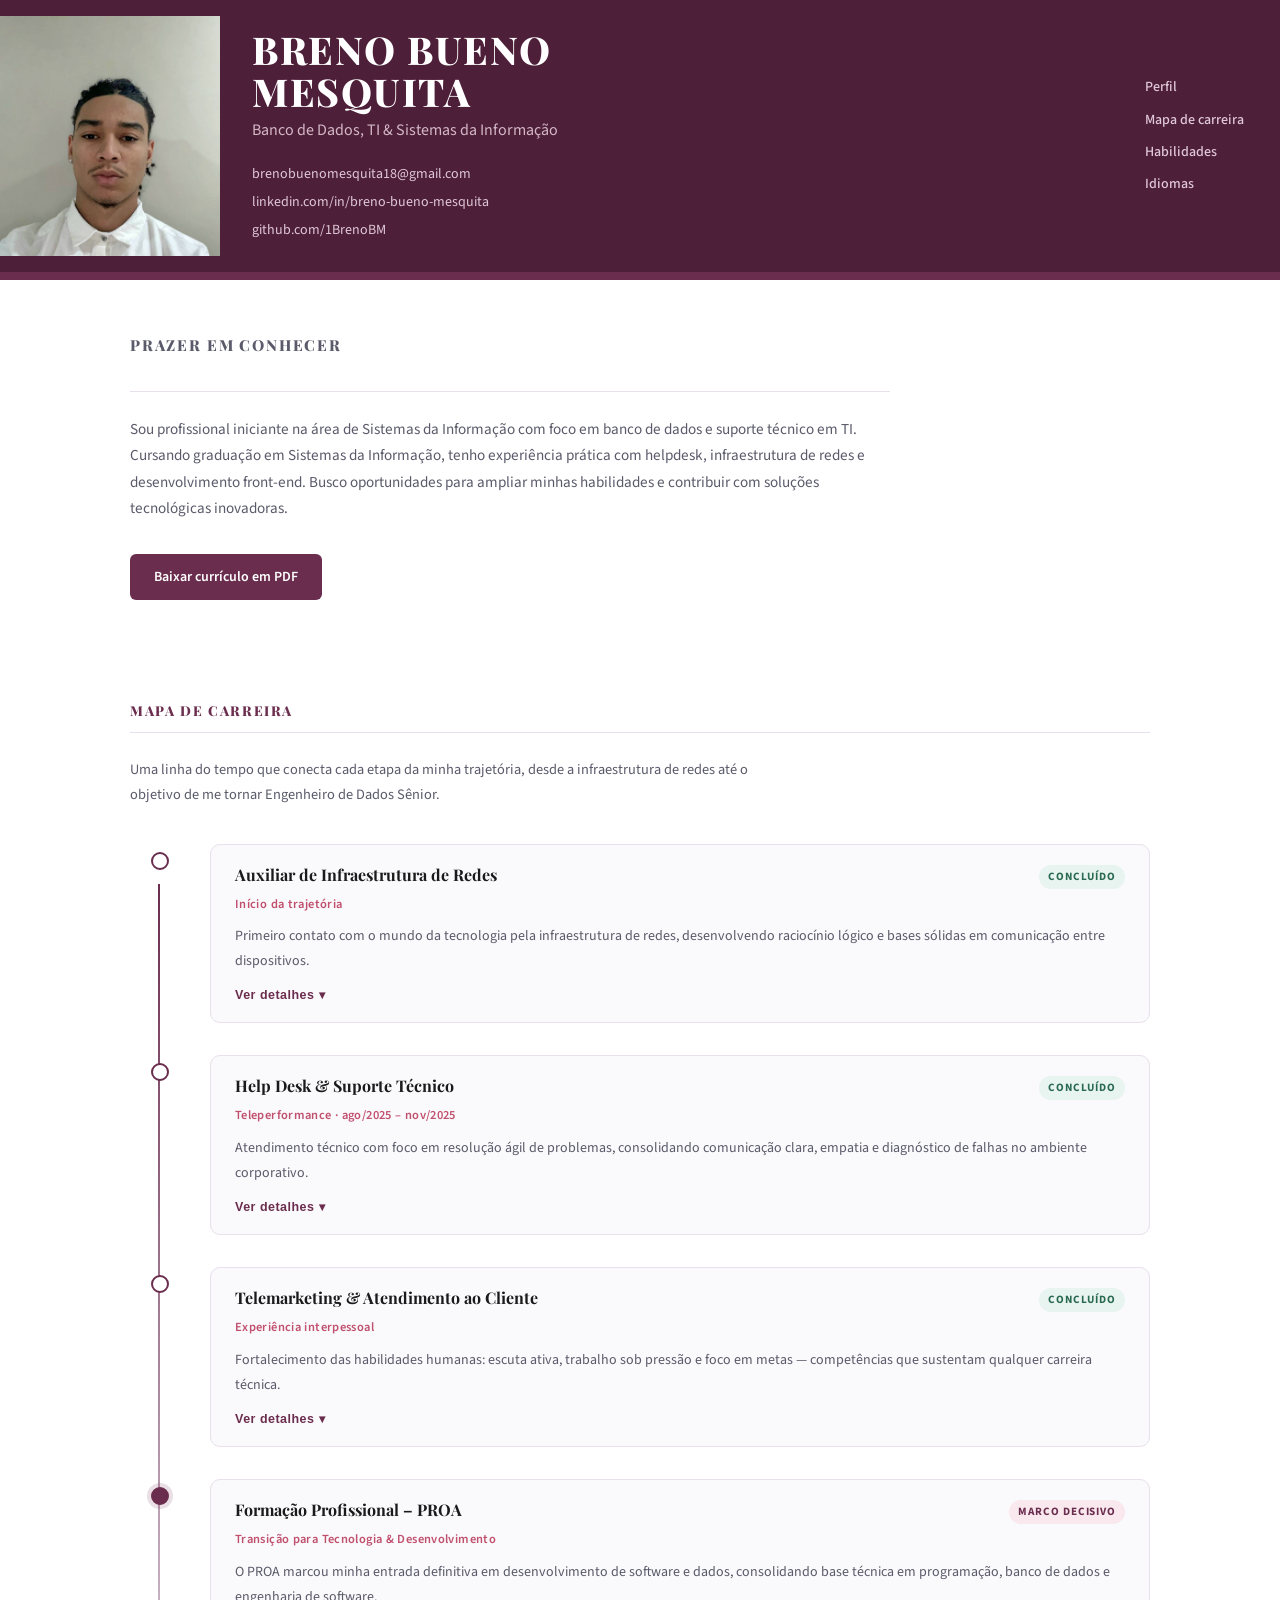
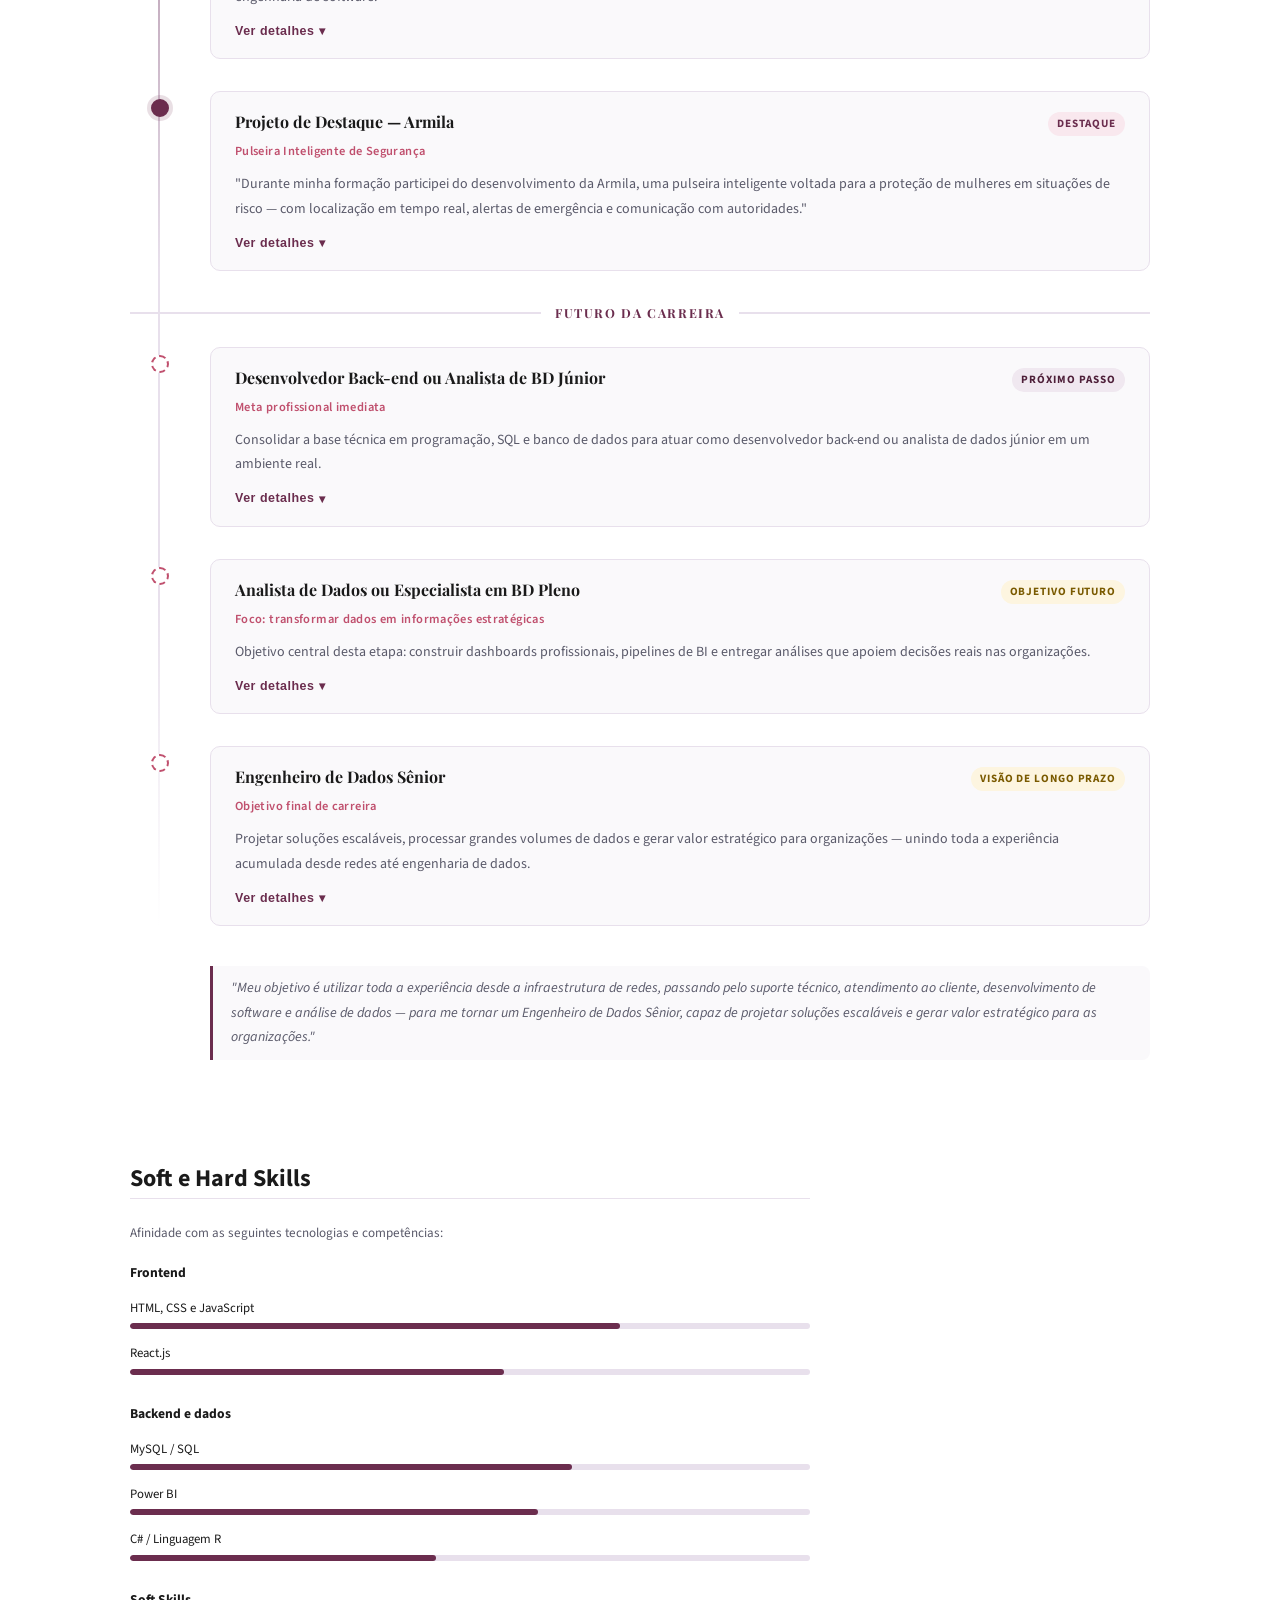
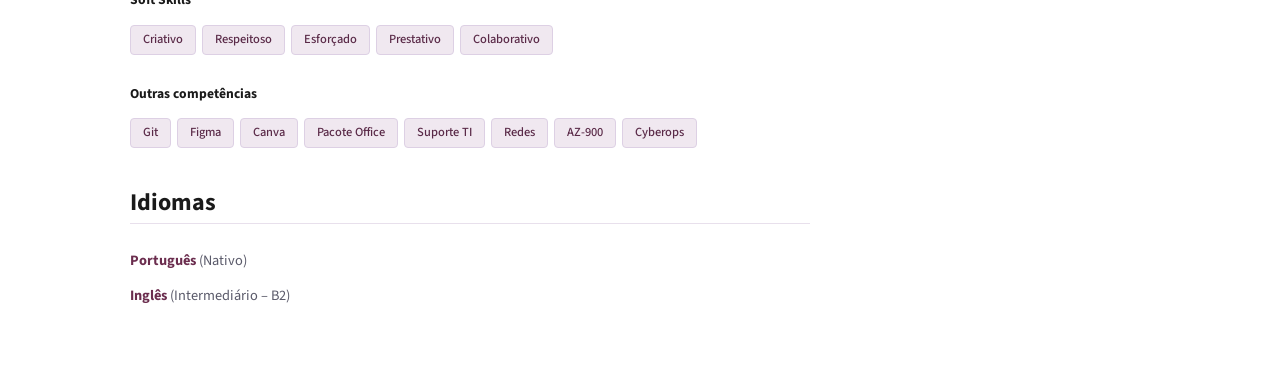
==== commit 51412652: "Add files via upload" ====
--- a/index.html
+++ b/index.html
@@ -926,6 +926,13 @@
         </div>
       </div>
 
+      <!-- Divisor Futuro da Carreira -->
+      <div style="margin: 8px 0 24px 0; display:flex; align-items:center; gap:14px;">
+        <div style="flex:1; height:1.5px; background:var(--border);"></div>
+        <span style="font-family:'Playfair Display',serif; font-size:0.78rem; font-weight:700; letter-spacing:0.13em; text-transform:uppercase; color:var(--wine); white-space:nowrap;">Futuro da Carreira</span>
+        <div style="flex:1; height:1.5px; background:var(--border);"></div>
+      </div>
+
       <!-- 6. Próximo Passo -->
       <div class="cm-item">
         <div class="cm-icon-col">
@@ -1126,6 +1133,18 @@
           <div class="skill-bar-track">
             <div class="skill-bar-fill" style="width:45%"></div>
           </div>
+        </div>
+      </div>
+
+      <!-- Soft Skills -->
+      <div class="skills-group">
+        <p class="skills-group-title">Soft Skills</p>
+        <div class="other-tags">
+          <span class="tag">Criativo</span>
+          <span class="tag">Respeitoso</span>
+          <span class="tag">Esforçado</span>
+          <span class="tag">Prestativo</span>
+          <span class="tag">Colaborativo</span>
         </div>
       </div>
 
